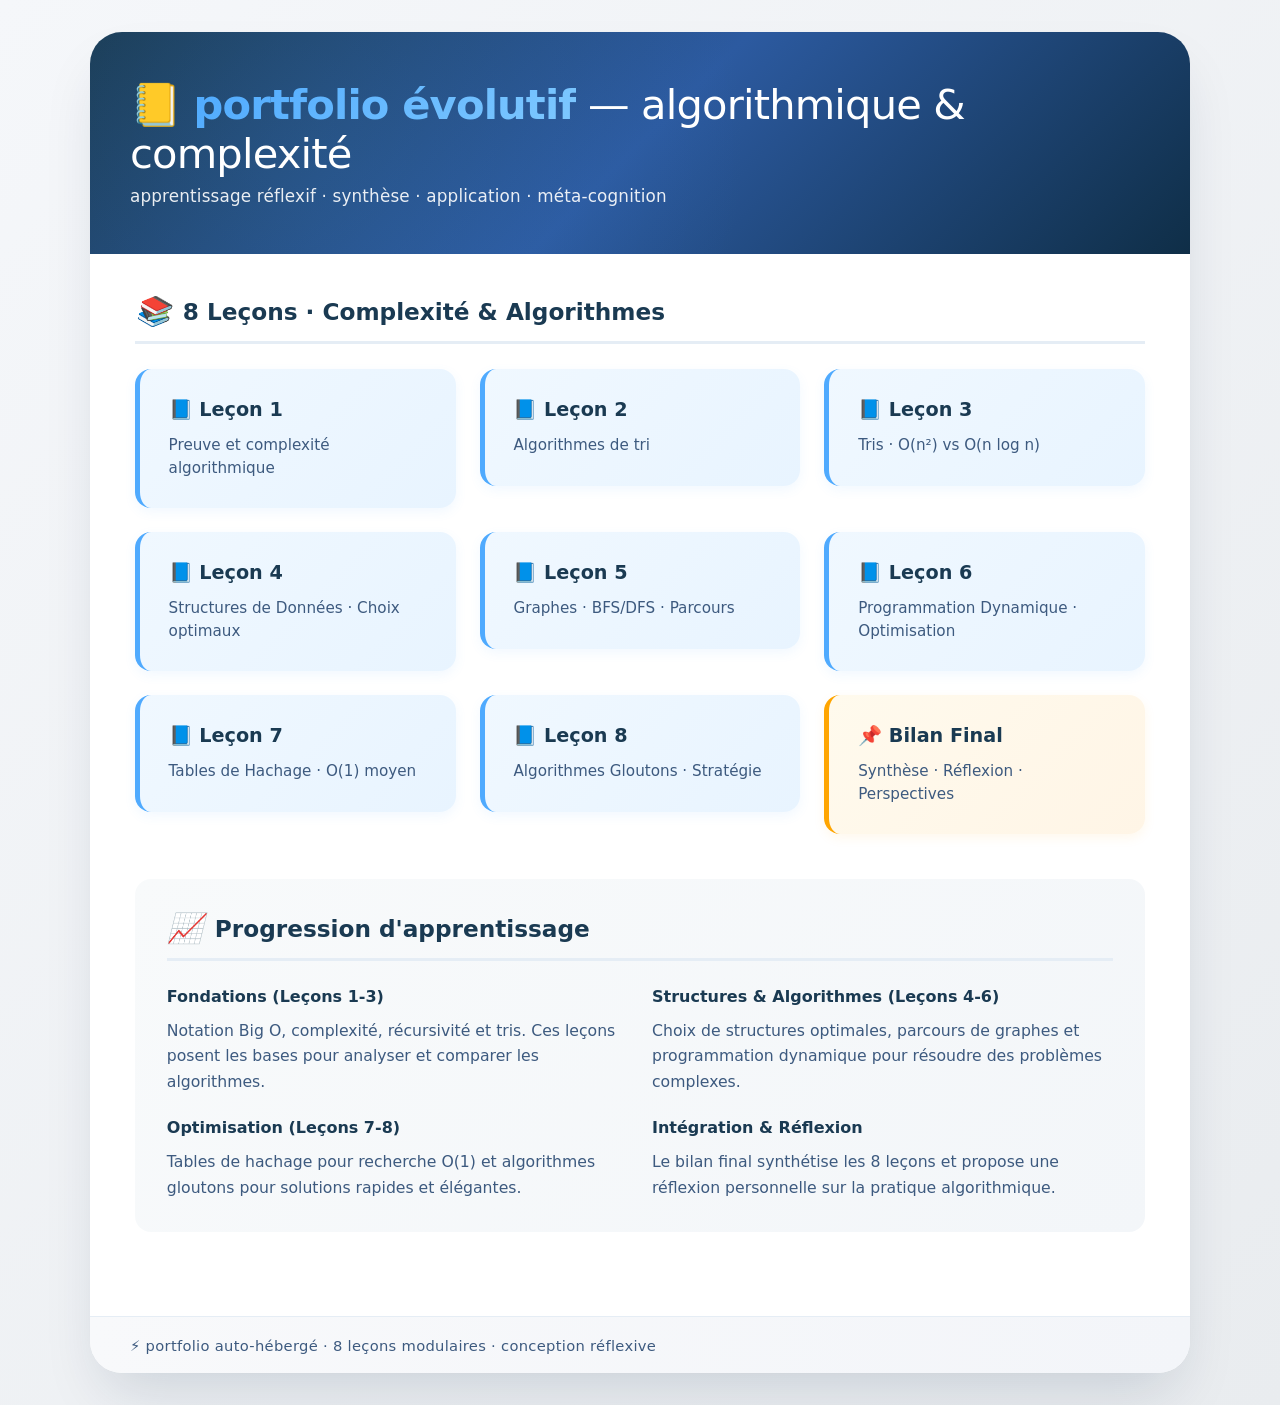
==== index.html @ 9cc4fc31 "Add leçon 1" ====
<!DOCTYPE html>
<html lang="fr">
<head>
    <meta charset="UTF-8">
    <meta name="viewport" content="width=device-width, initial-scale=1.0">
    <title>Portfolio Algorithmique – Accueil</title>
    <link rel="stylesheet" href="style.css">
</head>
<body>
<div class="portfolio">
    <div class="header">
        <h1>📒 <span>portfolio évolutif</span> — algorithmique & complexité</h1>
        <p>apprentissage réflexif · synthèse · application · méta-cognition</p>
    </div>

    <div class="content-pane">
        <div class="card">
            <div class="section-title"><i>📚</i> 8 Leçons · Complexité & Algorithmes</div>
            <div style="display: grid; grid-template-columns: repeat(auto-fit, minmax(250px, 1fr)); gap: 1.5rem; margin-top: 1.5rem;">
                <a href="lecon1.html" style="text-decoration: none;">
                    <div style="background: linear-gradient(135deg, #f0f8ff 0%, #e8f4ff 100%); padding: 1.8rem; border-radius: 16px; border-left: 5px solid #4faafe; box-shadow: 0 4px 12px rgba(79, 170, 254, 0.08); cursor: pointer; transition: all 0.3s ease;"
                         onmouseover="this.style.boxShadow='0 8px 20px rgba(79, 170, 254, 0.12)'; this.style.transform='translateY(-2px)'"
                         onmouseout="this.style.boxShadow='0 4px 12px rgba(79, 170, 254, 0.08)'; this.style.transform='translateY(0)'">
                        <h3 style="color: #1a3a52; margin-bottom: 0.8rem; font-size: 1.2rem;">📘 Leçon 1</h3>
                        <p style="color: #3d5a7f; font-size: 0.95rem; line-height: 1.5;">Preuve et complexité algorithmique</p>
                    </div>
                </a>

                <a href="lecon2.html" style="text-decoration: none;">
                    <div style="background: linear-gradient(135deg, #f0f8ff 0%, #e8f4ff 100%); padding: 1.8rem; border-radius: 16px; border-left: 5px solid #4faafe; box-shadow: 0 4px 12px rgba(79, 170, 254, 0.08); cursor: pointer; transition: all 0.3s ease;"
                         onmouseover="this.style.boxShadow='0 8px 20px rgba(79, 170, 254, 0.12)'; this.style.transform='translateY(-2px)'"
                         onmouseout="this.style.boxShadow='0 4px 12px rgba(79, 170, 254, 0.08)'; this.style.transform='translateY(0)'">
                        <h3 style="color: #1a3a52; margin-bottom: 0.8rem; font-size: 1.2rem;">📘 Leçon 2</h3>
                        <p style="color: #3d5a7f; font-size: 0.95rem; line-height: 1.5;">Algorithmes de tri</p>
                    </div>
                </a>

                <a href="lecon3.html" style="text-decoration: none;">
                    <div style="background: linear-gradient(135deg, #f0f8ff 0%, #e8f4ff 100%); padding: 1.8rem; border-radius: 16px; border-left: 5px solid #4faafe; box-shadow: 0 4px 12px rgba(79, 170, 254, 0.08); cursor: pointer; transition: all 0.3s ease;"
                         onmouseover="this.style.boxShadow='0 8px 20px rgba(79, 170, 254, 0.12)'; this.style.transform='translateY(-2px)'"
                         onmouseout="this.style.boxShadow='0 4px 12px rgba(79, 170, 254, 0.08)'; this.style.transform='translateY(0)'">
                        <h3 style="color: #1a3a52; margin-bottom: 0.8rem; font-size: 1.2rem;">📘 Leçon 3</h3>
                        <p style="color: #3d5a7f; font-size: 0.95rem; line-height: 1.5;">Tris · O(n²) vs O(n log n)</p>
                    </div>
                </a>

                <a href="lecon4.html" style="text-decoration: none;">
                    <div style="background: linear-gradient(135deg, #f0f8ff 0%, #e8f4ff 100%); padding: 1.8rem; border-radius: 16px; border-left: 5px solid #4faafe; box-shadow: 0 4px 12px rgba(79, 170, 254, 0.08); cursor: pointer; transition: all 0.3s ease;"
                         onmouseover="this.style.boxShadow='0 8px 20px rgba(79, 170, 254, 0.12)'; this.style.transform='translateY(-2px)'"
                         onmouseout="this.style.boxShadow='0 4px 12px rgba(79, 170, 254, 0.08)'; this.style.transform='translateY(0)'">
                        <h3 style="color: #1a3a52; margin-bottom: 0.8rem; font-size: 1.2rem;">📘 Leçon 4</h3>
                        <p style="color: #3d5a7f; font-size: 0.95rem; line-height: 1.5;">Structures de Données · Choix optimaux</p>
                    </div>
                </a>

                <a href="lecon5.html" style="text-decoration: none;">
                    <div style="background: linear-gradient(135deg, #f0f8ff 0%, #e8f4ff 100%); padding: 1.8rem; border-radius: 16px; border-left: 5px solid #4faafe; box-shadow: 0 4px 12px rgba(79, 170, 254, 0.08); cursor: pointer; transition: all 0.3s ease;"
                         onmouseover="this.style.boxShadow='0 8px 20px rgba(79, 170, 254, 0.12)'; this.style.transform='translateY(-2px)'"
                         onmouseout="this.style.boxShadow='0 4px 12px rgba(79, 170, 254, 0.08)'; this.style.transform='translateY(0)'">
                        <h3 style="color: #1a3a52; margin-bottom: 0.8rem; font-size: 1.2rem;">📘 Leçon 5</h3>
                        <p style="color: #3d5a7f; font-size: 0.95rem; line-height: 1.5;">Graphes · BFS/DFS · Parcours</p>
                    </div>
                </a>

                <a href="lecon6.html" style="text-decoration: none;">
                    <div style="background: linear-gradient(135deg, #f0f8ff 0%, #e8f4ff 100%); padding: 1.8rem; border-radius: 16px; border-left: 5px solid #4faafe; box-shadow: 0 4px 12px rgba(79, 170, 254, 0.08); cursor: pointer; transition: all 0.3s ease;"
                         onmouseover="this.style.boxShadow='0 8px 20px rgba(79, 170, 254, 0.12)'; this.style.transform='translateY(-2px)'"
                         onmouseout="this.style.boxShadow='0 4px 12px rgba(79, 170, 254, 0.08)'; this.style.transform='translateY(0)'">
                        <h3 style="color: #1a3a52; margin-bottom: 0.8rem; font-size: 1.2rem;">📘 Leçon 6</h3>
                        <p style="color: #3d5a7f; font-size: 0.95rem; line-height: 1.5;">Programmation Dynamique · Optimisation</p>
                    </div>
                </a>

                <a href="lecon7.html" style="text-decoration: none;">
                    <div style="background: linear-gradient(135deg, #f0f8ff 0%, #e8f4ff 100%); padding: 1.8rem; border-radius: 16px; border-left: 5px solid #4faafe; box-shadow: 0 4px 12px rgba(79, 170, 254, 0.08); cursor: pointer; transition: all 0.3s ease;"
                         onmouseover="this.style.boxShadow='0 8px 20px rgba(79, 170, 254, 0.12)'; this.style.transform='translateY(-2px)'"
                         onmouseout="this.style.boxShadow='0 4px 12px rgba(79, 170, 254, 0.08)'; this.style.transform='translateY(0)'">
                        <h3 style="color: #1a3a52; margin-bottom: 0.8rem; font-size: 1.2rem;">📘 Leçon 7</h3>
                        <p style="color: #3d5a7f; font-size: 0.95rem; line-height: 1.5;">Tables de Hachage · O(1) moyen</p>
                    </div>
                </a>

                <a href="lecon8.html" style="text-decoration: none;">
                    <div style="background: linear-gradient(135deg, #f0f8ff 0%, #e8f4ff 100%); padding: 1.8rem; border-radius: 16px; border-left: 5px solid #4faafe; box-shadow: 0 4px 12px rgba(79, 170, 254, 0.08); cursor: pointer; transition: all 0.3s ease;"
                         onmouseover="this.style.boxShadow='0 8px 20px rgba(79, 170, 254, 0.12)'; this.style.transform='translateY(-2px)'"
                         onmouseout="this.style.boxShadow='0 4px 12px rgba(79, 170, 254, 0.08)'; this.style.transform='translateY(0)'">
                        <h3 style="color: #1a3a52; margin-bottom: 0.8rem; font-size: 1.2rem;">📘 Leçon 8</h3>
                        <p style="color: #3d5a7f; font-size: 0.95rem; line-height: 1.5;">Algorithmes Gloutons · Stratégie</p>
                    </div>
                </a>

                <a href="bilan.html" style="text-decoration: none;">
                    <div style="background: linear-gradient(135deg, #fffaed 0%, #fff5e6 100%); padding: 1.8rem; border-radius: 16px; border-left: 5px solid #ffa500; box-shadow: 0 4px 12px rgba(255, 165, 0, 0.08); cursor: pointer; transition: all 0.3s ease;"
                         onmouseover="this.style.boxShadow='0 8px 20px rgba(255, 165, 0, 0.12)'; this.style.transform='translateY(-2px)'"
                         onmouseout="this.style.boxShadow='0 4px 12px rgba(255, 165, 0, 0.08)'; this.style.transform='translateY(0)'">
                        <h3 style="color: #1a3a52; margin-bottom: 0.8rem; font-size: 1.2rem;">📌 Bilan Final</h3>
                        <p style="color: #3d5a7f; font-size: 0.95rem; line-height: 1.5;">Synthèse · Réflexion · Perspectives</p>
                    </div>
                </a>
            </div>
        </div>

        <div class="card" style="margin-top: 2rem; background: linear-gradient(135deg, #f8fafb 0%, #f3f6f9 100%); padding: 2rem; border-radius: 16px;">
            <div class="section-title"><i>📈</i> Progression d'apprentissage</div>
            <div style="display: grid; grid-template-columns: 1fr 1fr; gap: 1.5rem; margin-top: 1rem;">
                <div>
                    <h4 style="color: #1a3a52; font-weight: 700; margin-bottom: 0.8rem;">Fondations (Leçons 1-3)</h4>
                    <p style="color: #3d5a7f; font-size: 0.98rem; line-height: 1.6;">Notation Big O, complexité, récursivité et tris. Ces leçons posent les bases pour analyser et comparer les algorithmes.</p>
                </div>
                <div>
                    <h4 style="color: #1a3a52; font-weight: 700; margin-bottom: 0.8rem;">Structures & Algorithmes (Leçons 4-6)</h4>
                    <p style="color: #3d5a7f; font-size: 0.98rem; line-height: 1.6;">Choix de structures optimales, parcours de graphes et programmation dynamique pour résoudre des problèmes complexes.</p>
                </div>
                <div>
                    <h4 style="color: #1a3a52; font-weight: 700; margin-bottom: 0.8rem;">Optimisation (Leçons 7-8)</h4>
                    <p style="color: #3d5a7f; font-size: 0.98rem; line-height: 1.6;">Tables de hachage pour recherche O(1) et algorithmes gloutons pour solutions rapides et élégantes.</p>
                </div>
                <div>
                    <h4 style="color: #1a3a52; font-weight: 700; margin-bottom: 0.8rem;">Intégration & Réflexion</h4>
                    <p style="color: #3d5a7f; font-size: 0.98rem; line-height: 1.6;">Le bilan final synthétise les 8 leçons et propose une réflexion personnelle sur la pratique algorithmique.</p>
                </div>
            </div>
        </div>
    </div>

    <footer>
        ⚡ portfolio auto-hébergé · 8 leçons modulaires · conception réflexive
    </footer>
</div>
</body>
</html>
---- style.css ----
/* === Style global partagé - Algorithmique & Complexité === */

* {
    margin: 0;
    padding: 0;
    box-sizing: border-box;
    font-family: 'Inter', system-ui, -apple-system, BlinkMacSystemFont, 'Segoe UI', Roboto, sans-serif;
}

body {
    background: linear-gradient(135deg, #f5f7fa 0%, #e9ecef 100%);
    padding: 2rem 1rem;
    display: flex;
    justify-content: center;
    min-height: 100vh;
}

.portfolio {
    max-width: 1100px;
    width: 100%;
    background: white;
    border-radius: 32px;
    box-shadow: 0 30px 60px -15px rgba(0, 32, 64, 0.15), 0 0 1px rgba(0, 0, 0, 0.05);
    overflow: hidden;
    transition: box-shadow 0.3s ease;
}

.portfolio:hover {
    box-shadow: 0 40px 80px -20px rgba(0, 32, 64, 0.2), 0 0 1px rgba(0, 0, 0, 0.05);
}

/* En-tête */
.header {
    background: linear-gradient(135deg, #1a3a52 0%, #2c5aa0 50%, #0f2e47 100%);
    color: white;
    padding: 3rem 2.5rem;
    position: relative;
    overflow: hidden;
}

.header::before {
    content: '';
    position: absolute;
    top: 0;
    left: 0;
    right: 0;
    bottom: 0;
    background: radial-gradient(circle at 20% 50%, rgba(79, 172, 254, 0.1) 0%, transparent 50%);
    pointer-events: none;
}

.header h1 {
    font-weight: 400;
    font-size: 2.6rem;
    letter-spacing: -0.02em;
    margin-bottom: 0.5rem;
    position: relative;
    z-index: 1;
}

.header h1 span {
    font-weight: 700;
    background: linear-gradient(135deg, #4faafe 0%, #7ec8ff 100%);
    -webkit-background-clip: text;
    -webkit-text-fill-color: transparent;
    background-clip: text;
}

.header p {
    opacity: 0.9;
    font-size: 1.05rem;
    font-weight: 300;
    letter-spacing: 0.01em;
    position: relative;
    z-index: 1;
}

/* Navigation */
.nav-bar {
    display: flex;
    flex-wrap: wrap;
    background: linear-gradient(90deg, #f8f9fb 0%, #f3f5f9 100%);
    border-bottom: 1px solid #e5edf5;
    gap: 0;
    overflow-x: auto;
    scrollbar-width: thin;
    scrollbar-color: #4faafe #f3f5f9;
    padding: 0;
}

.nav-bar::-webkit-scrollbar {
    height: 6px;
}

.nav-bar::-webkit-scrollbar-track {
    background: #f3f5f9;
}

.nav-bar::-webkit-scrollbar-thumb {
    background: linear-gradient(180deg, #4faafe 0%, #2a82d8 100%);
    border-radius: 3px;
}

.nav-link {
    padding: 1.1rem 1.6rem;
    font-size: 0.93rem;
    font-weight: 500;
    background: transparent;
    border: none;
    text-decoration: none;
    cursor: pointer;
    color: #3d5a7f;
    transition: all 0.3s cubic-bezier(0.4, 0, 0.2, 1);
    border-bottom: 4px solid transparent;
    white-space: nowrap;
    flex-shrink: 0;
    position: relative;
    letter-spacing: 0.005em;
    display: inline-block;
}

.nav-link::after {
    content: '';
    position: absolute;
    bottom: -4px;
    left: 0;
    right: 0;
    height: 4px;
    background: linear-gradient(90deg, #4faafe 0%, #2a82d8 100%);
    transform: scaleX(0);
    transform-origin: center;
    transition: transform 0.3s cubic-bezier(0.4, 0, 0.2, 1);
    border-radius: 2px 2px 0 0;
}

.nav-link:hover {
    background: rgba(79, 170, 254, 0.08);
    color: #1a3a52;
}

.nav-link.active {
    background: white;
    color: #1a3a52;
    font-weight: 600;
    box-shadow: 0 -4px 12px rgba(79, 170, 254, 0.15);
}

.nav-link.active::after {
    transform: scaleX(1);
}

@media (max-width: 768px) {
    .nav-link {
        padding: 0.95rem 1rem;
        font-size: 0.8rem;
    }
}

/* Contenu */
.content-pane {
    padding: 2.5rem 2.8rem;
    background: white;
    animation: fadeIn 0.4s ease-out;
}

@keyframes fadeIn {
    from { opacity: 0; }
    to { opacity: 1; }
}

.card {
    margin-bottom: 2.8rem;
    border-radius: 20px;
    animation: slideUp 0.5s ease-out;
}

@keyframes slideUp {
    from {
        opacity: 0;
        transform: translateY(10px);
    }
    to {
        opacity: 1;
        transform: translateY(0);
    }
}

.section-title {
    font-size: 1.45rem;
    font-weight: 600;
    color: #1a3a52;
    display: flex;
    align-items: center;
    gap: 12px;
    border-bottom: 3px solid #e5edf5;
    padding-bottom: 0.8rem;
    margin-bottom: 1.6rem;
    transition: all 0.3s ease;
}

.section-title:hover {
    color: #4faafe;
}

.section-title i {
    font-size: 1.8rem;
    transition: transform 0.3s ease;
}

.section-title:hover i {
    transform: scale(1.1);
}

/* Blocs de contenu */
.reflexion-block {
    background: linear-gradient(135deg, #f0f8ff 0%, #e8f4ff 100%);
    padding: 1.6rem 2.2rem;
    border-radius: 16px;
    border-left: 5px solid #4faafe;
    font-style: italic;
    color: #1a3a52;
    box-shadow: 0 4px 12px rgba(79, 170, 254, 0.08);
    line-height: 1.7;
    font-size: 1.02rem;
    transition: all 0.3s ease;
}

.reflexion-block:hover {
    box-shadow: 0 8px 20px rgba(79, 170, 254, 0.12);
    transform: translateY(-2px);
}

.synthese {
    background: white;
    padding: 1.4rem 0;
}

.synthese p {
    margin-bottom: 0.8rem;
    font-size: 1.04rem;
    line-height: 1.7;
    color: #2c3e50;
}

.keyword {
    background: linear-gradient(135deg, #4faafe 0%, #2a82d8 100%);
    padding: 0.3rem 0.8rem;
    border-radius: 20px;
    font-size: 0.88rem;
    font-weight: 600;
    color: white;
    margin-right: 0.6rem;
    display: inline-block;
    box-shadow: 0 2px 8px rgba(79, 170, 254, 0.25);
    transition: all 0.3s ease;
}

.keyword:hover {
    transform: scale(1.05);
    box-shadow: 0 4px 12px rgba(79, 170, 254, 0.4);
}

.appli {
    background: linear-gradient(135deg, #f0f8ff 0%, #e8f2ff 100%);
    padding: 1.6rem 2.2rem;
    border-radius: 16px;
    border: 1px solid #c8e0f5;
    box-shadow: 0 4px 15px rgba(79, 170, 254, 0.1);
    font-size: 1.02rem;
    line-height: 1.7;
    color: #2c3e50;
    transition: all 0.3s ease;
}

.appli:hover {
    box-shadow: 0 8px 25px rgba(79, 170, 254, 0.15);
    transform: translateY(-2px);
}

/* Grille méta */
.meta-grid {
    display: grid;
    grid-template-columns: repeat(auto-fit, minmax(220px, 1fr));
    gap: 1.6rem;
    margin-top: 1rem;
}

.meta-item {
    background: linear-gradient(135deg, #f8fafb 0%, #f3f6f9 100%);
    border-radius: 16px;
    padding: 1.6rem 1.4rem;
    box-shadow: 0 2px 8px rgba(0, 0, 0, 0.04), 0 0 1px rgba(0, 0, 0, 0.02);
    border: 1px solid #e5edf5;
    transition: all 0.3s ease;
}

.meta-item:hover {
    box-shadow: 0 8px 24px rgba(79, 170, 254, 0.12);
    transform: translateY(-4px);
    border-color: #4faafe;
}

.meta-item h4 {
    color: #1a3a52;
    font-weight: 700;
    margin-bottom: 0.8rem;
    border-left: 4px solid #4faafe;
    padding-left: 0.8rem;
    font-size: 1.05rem;
}

.meta-item p {
    color: #3d5a7f;
    font-size: 0.98rem;
    line-height: 1.6;
}

/* Bilan */
.bilan-pane {
    background: linear-gradient(135deg, #f8fafb 0%, #f3f6f9 100%);
    border-radius: 20px;
    padding: 2rem 2.5rem;
}

.bilan-pane h2 {
    font-size: 2.3rem;
    font-weight: 700;
    color: #1a3a52;
    margin-bottom: 2.2rem;
    border-left: 5px solid #4faafe;
    padding-left: 1.5rem;
}

.bilan-question {
    background: white;
    border-radius: 16px;
    padding: 1.8rem 2rem;
    margin-bottom: 1.6rem;
    box-shadow: 0 4px 12px rgba(79, 170, 254, 0.08);
    border-left: 4px solid transparent;
    transition: all 0.3s ease;
}

.bilan-question:hover {
    box-shadow: 0 8px 24px rgba(79, 170, 254, 0.15);
    border-left-color: #4faafe;
    transform: translateX(4px);
}

.bilan-question strong {
    display: block;
    font-size: 1.28rem;
    color: #1a3a52;
    margin-bottom: 0.8rem;
    font-weight: 700;
}

.bilan-question p {
    font-size: 1.04rem;
    line-height: 1.7;
    color: #2c3e50;
}

/* Footer */
footer {
    background: linear-gradient(90deg, #f8f9fb 0%, #f3f5f9 100%);
    padding: 1.2rem 2.5rem;
    font-size: 0.92rem;
    color: #3d5a7f;
    border-top: 1px solid #e5edf5;
    font-weight: 500;
    letter-spacing: 0.02em;
}

/* Navigation entre pages */
.page-nav {
    display: flex;
    justify-content: space-between;
    align-items: center;
    margin-top: 2rem;
    padding-top: 1.5rem;
    border-top: 1px solid #e5edf5;
}

.page-nav a {
    display: inline-block;
    padding: 0.8rem 1.6rem;
    background: linear-gradient(135deg, #4faafe 0%, #2a82d8 100%);
    color: white;
    text-decoration: none;
    border-radius: 12px;
    font-weight: 600;
    transition: all 0.3s ease;
    box-shadow: 0 4px 12px rgba(79, 170, 254, 0.25);
}

.page-nav a:hover {
    transform: translateY(-2px);
    box-shadow: 0 6px 20px rgba(79, 170, 254, 0.4);
}

.page-nav .prev {
    margin-right: auto;
}

.page-nav .next {
    margin-left: auto;
}

.page-nav .back-home {
    margin: 0 auto;
}

@media (max-width: 768px) {
    .content-pane {
        padding: 1.5rem 1.5rem;
    }

    .header {
        padding: 2rem 1.5rem;
    }

    .header h1 {
        font-size: 1.8rem;
    }

    .section-title {
        font-size: 1.2rem;
    }
}
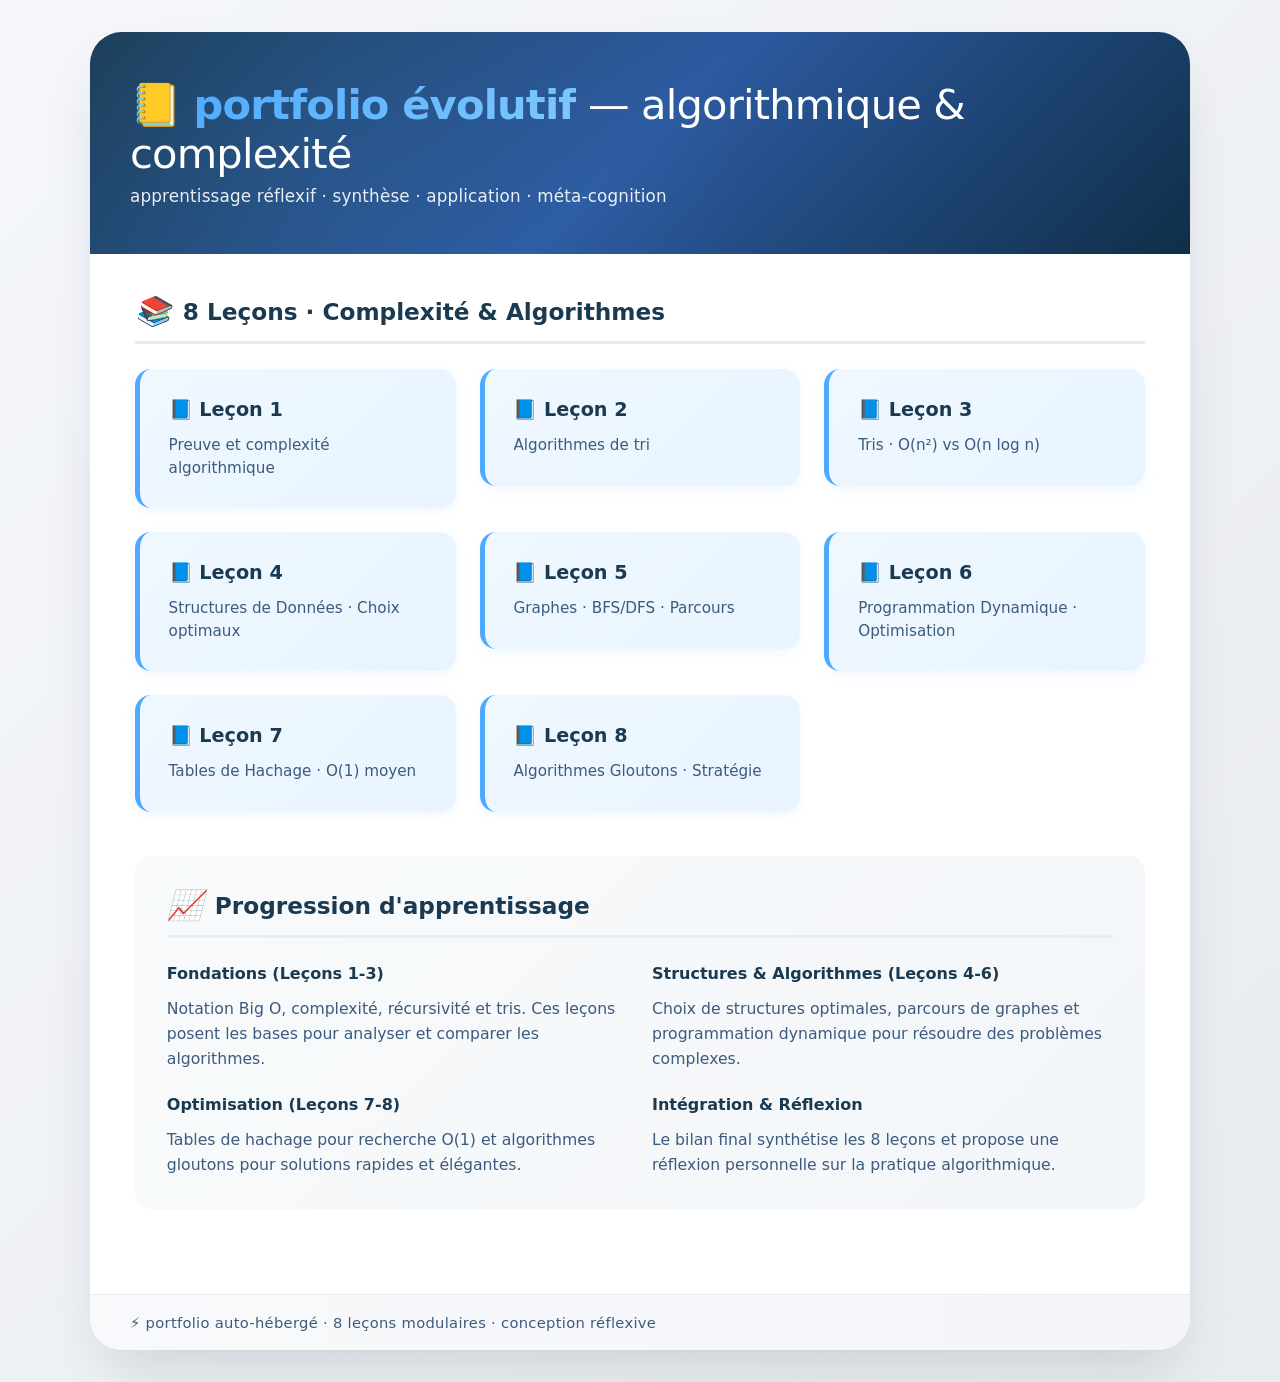
==== commit 25622f3e: "Projet de la leçon 1 terminé" ====
--- a/index.html
+++ b/index.html
@@ -89,14 +89,14 @@
                     </div>
                 </a>
 
-                <a href="bilan.html" style="text-decoration: none;">
+                <!-- <a href="bilan.html" style="text-decoration: none;">
                     <div style="background: linear-gradient(135deg, #fffaed 0%, #fff5e6 100%); padding: 1.8rem; border-radius: 16px; border-left: 5px solid #ffa500; box-shadow: 0 4px 12px rgba(255, 165, 0, 0.08); cursor: pointer; transition: all 0.3s ease;"
                          onmouseover="this.style.boxShadow='0 8px 20px rgba(255, 165, 0, 0.12)'; this.style.transform='translateY(-2px)'"
                          onmouseout="this.style.boxShadow='0 4px 12px rgba(255, 165, 0, 0.08)'; this.style.transform='translateY(0)'">
                         <h3 style="color: #1a3a52; margin-bottom: 0.8rem; font-size: 1.2rem;">📌 Bilan Final</h3>
                         <p style="color: #3d5a7f; font-size: 0.95rem; line-height: 1.5;">Synthèse · Réflexion · Perspectives</p>
                     </div>
-                </a>
+                </a> -->
             </div>
         </div>
 
--- a/style.css
+++ b/style.css
@@ -212,22 +212,31 @@
 }
 
 /* Blocs de contenu */
-.reflexion-block {
-    background: linear-gradient(135deg, #f0f8ff 0%, #e8f4ff 100%);
+.reflexion-block, .reflexion-block-not-learned {
     padding: 1.6rem 2.2rem;
     border-radius: 16px;
-    border-left: 5px solid #4faafe;
     font-style: italic;
-    color: #1a3a52;
     box-shadow: 0 4px 12px rgba(79, 170, 254, 0.08);
     line-height: 1.7;
     font-size: 1.02rem;
     transition: all 0.3s ease;
 }
 
-.reflexion-block:hover {
+.reflexion-block:hover, .reflexion-block-not-learned:hover {
     box-shadow: 0 8px 20px rgba(79, 170, 254, 0.12);
     transform: translateY(-2px);
+}
+
+.reflexion-block {
+    background: linear-gradient(135deg, #f0f8ff 0%, #e8f4ff 100%);
+    border-left: 5px solid #4faafe;
+    color: #1a3a52;
+}
+
+.reflexion-block-not-learned {
+    background: linear-gradient(135deg, #fff0f0 0%, #ffe8e9 100%);
+    border-left: 5px solid #fe4f4f;
+    color: #521a1a;
 }
 
 .synthese {
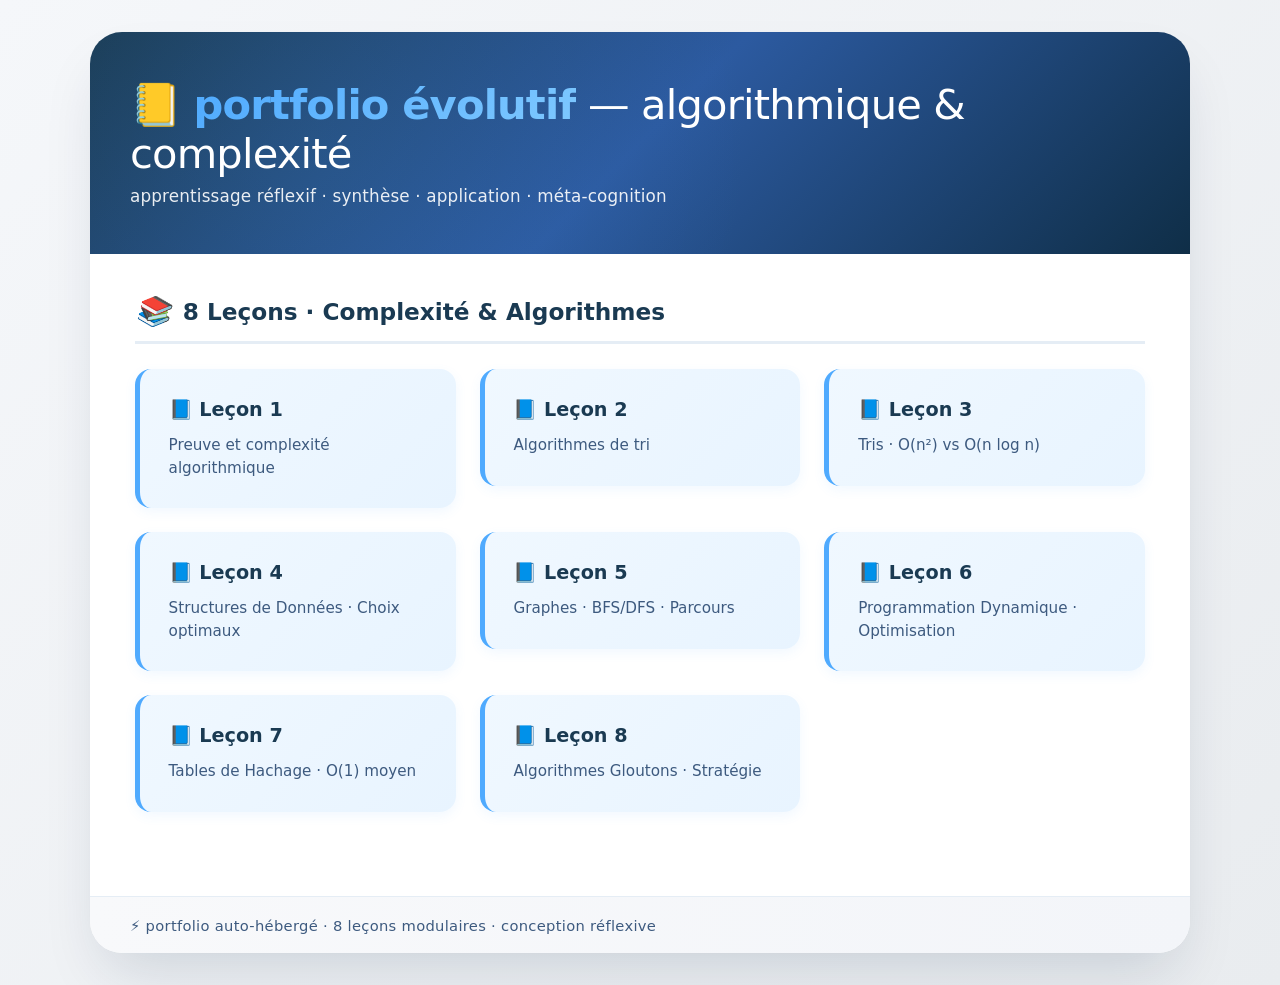
==== commit ad9d690f: "Update index page" ====
--- a/index.html
+++ b/index.html
@@ -100,7 +100,7 @@
             </div>
         </div>
 
-        <div class="card" style="margin-top: 2rem; background: linear-gradient(135deg, #f8fafb 0%, #f3f6f9 100%); padding: 2rem; border-radius: 16px;">
+        <!-- <div class="card" style="margin-top: 2rem; background: linear-gradient(135deg, #f8fafb 0%, #f3f6f9 100%); padding: 2rem; border-radius: 16px;">
             <div class="section-title"><i>📈</i> Progression d'apprentissage</div>
             <div style="display: grid; grid-template-columns: 1fr 1fr; gap: 1.5rem; margin-top: 1rem;">
                 <div>
@@ -120,7 +120,7 @@
                     <p style="color: #3d5a7f; font-size: 0.98rem; line-height: 1.6;">Le bilan final synthétise les 8 leçons et propose une réflexion personnelle sur la pratique algorithmique.</p>
                 </div>
             </div>
-        </div>
+        </div> -->
     </div>
 
     <footer>
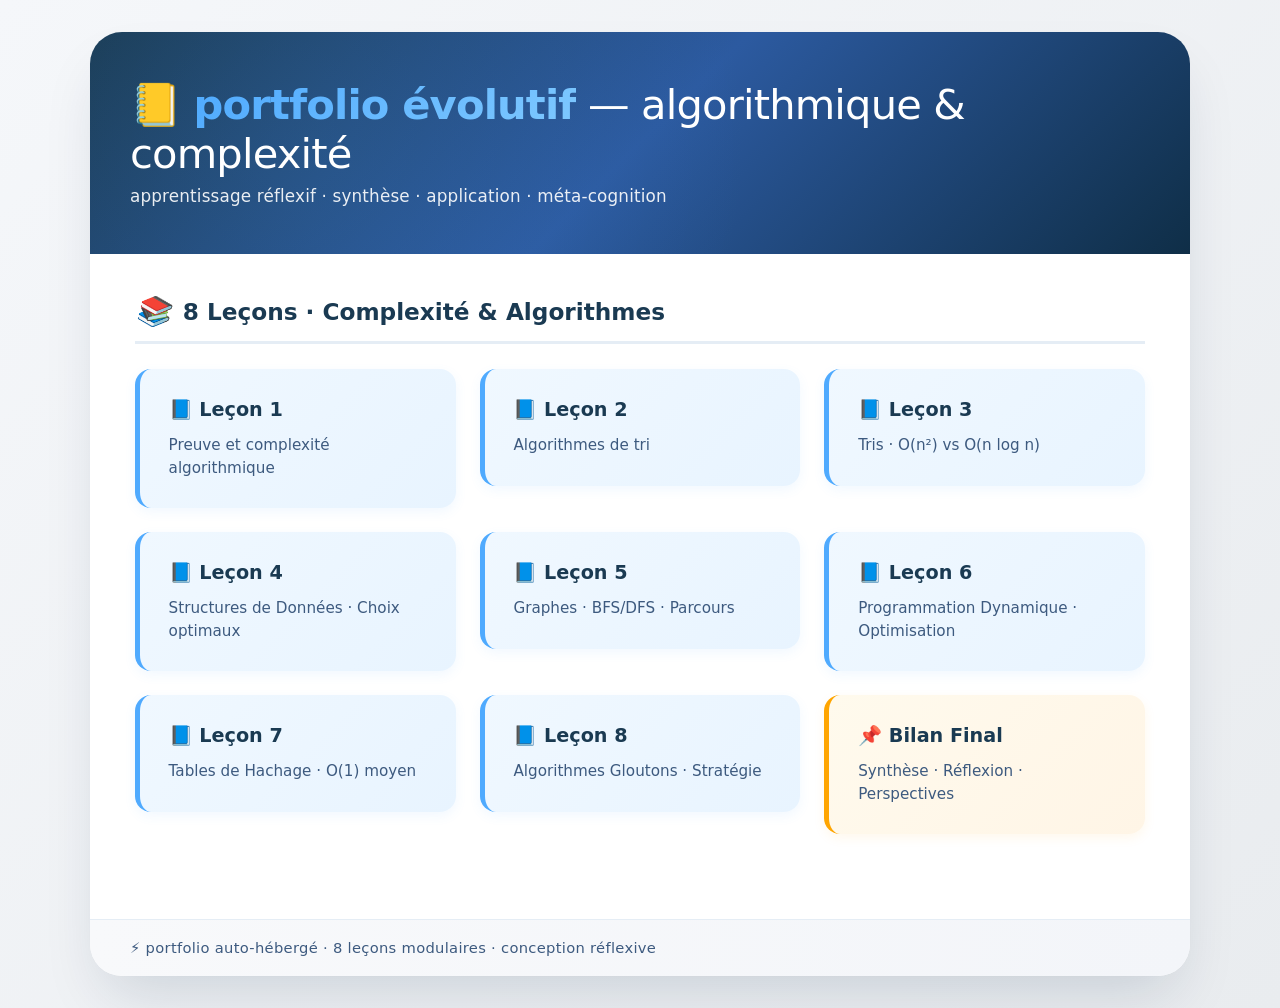
==== commit 9ff2d4fd: "Update bilan" ====
--- a/index.html
+++ b/index.html
@@ -89,14 +89,14 @@
                     </div>
                 </a>
 
-                <!-- <a href="bilan.html" style="text-decoration: none;">
+                <a href="bilan.html" style="text-decoration: none;">
                     <div style="background: linear-gradient(135deg, #fffaed 0%, #fff5e6 100%); padding: 1.8rem; border-radius: 16px; border-left: 5px solid #ffa500; box-shadow: 0 4px 12px rgba(255, 165, 0, 0.08); cursor: pointer; transition: all 0.3s ease;"
                          onmouseover="this.style.boxShadow='0 8px 20px rgba(255, 165, 0, 0.12)'; this.style.transform='translateY(-2px)'"
                          onmouseout="this.style.boxShadow='0 4px 12px rgba(255, 165, 0, 0.08)'; this.style.transform='translateY(0)'">
                         <h3 style="color: #1a3a52; margin-bottom: 0.8rem; font-size: 1.2rem;">📌 Bilan Final</h3>
                         <p style="color: #3d5a7f; font-size: 0.95rem; line-height: 1.5;">Synthèse · Réflexion · Perspectives</p>
                     </div>
-                </a> -->
+                </a>
             </div>
         </div>
 
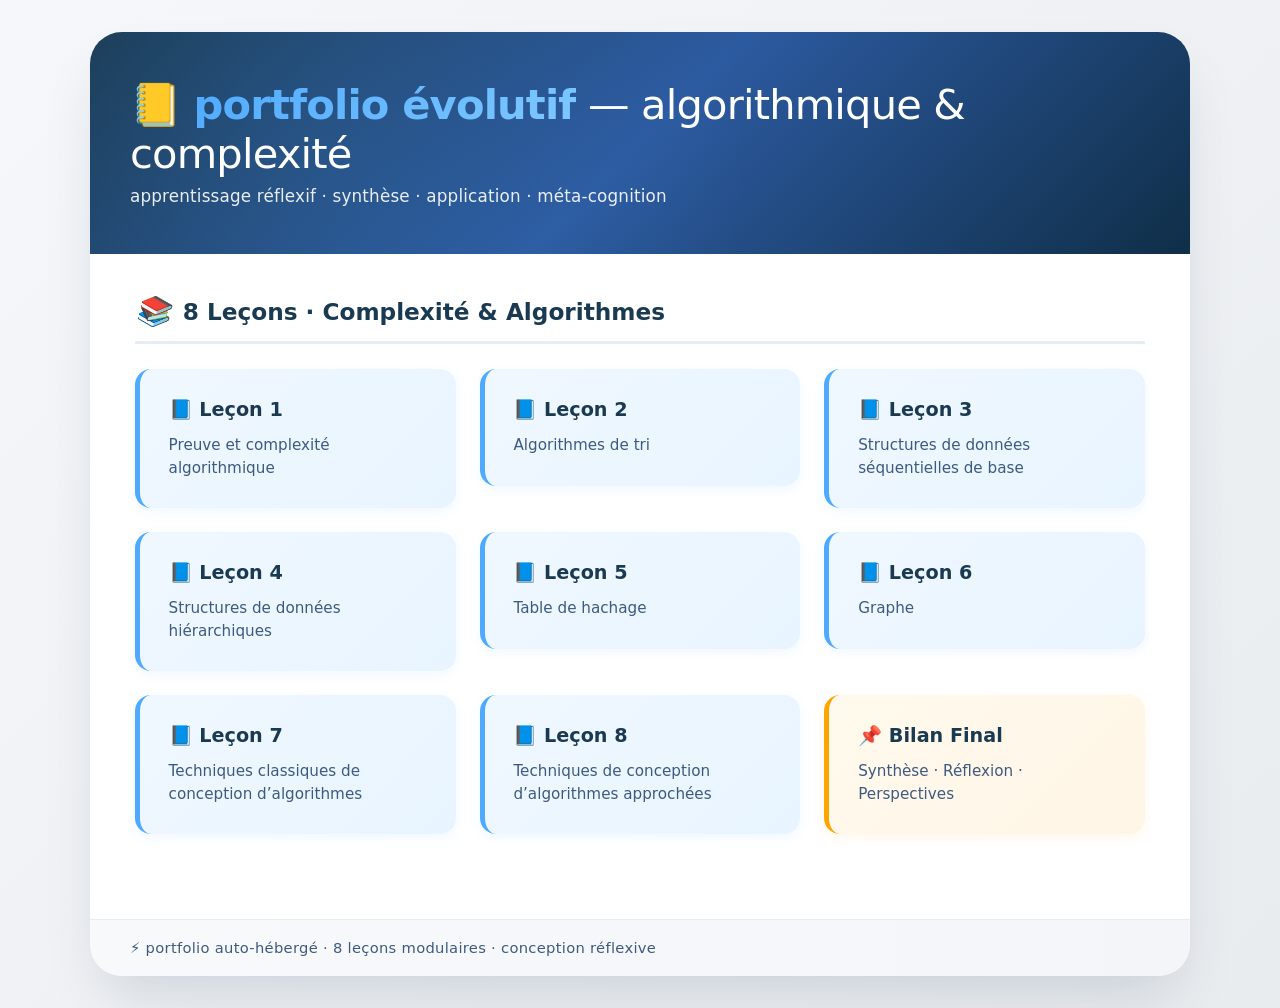
==== commit 4bb331d6: "Update course title" ====
--- a/index.html
+++ b/index.html
@@ -40,7 +40,7 @@
                          onmouseover="this.style.boxShadow='0 8px 20px rgba(79, 170, 254, 0.12)'; this.style.transform='translateY(-2px)'"
                          onmouseout="this.style.boxShadow='0 4px 12px rgba(79, 170, 254, 0.08)'; this.style.transform='translateY(0)'">
                         <h3 style="color: #1a3a52; margin-bottom: 0.8rem; font-size: 1.2rem;">📘 Leçon 3</h3>
-                        <p style="color: #3d5a7f; font-size: 0.95rem; line-height: 1.5;">Tris · O(n²) vs O(n log n)</p>
+                        <p style="color: #3d5a7f; font-size: 0.95rem; line-height: 1.5;">Structures de données séquentielles de base</p>
                     </div>
                 </a>
 
@@ -49,7 +49,7 @@
                          onmouseover="this.style.boxShadow='0 8px 20px rgba(79, 170, 254, 0.12)'; this.style.transform='translateY(-2px)'"
                          onmouseout="this.style.boxShadow='0 4px 12px rgba(79, 170, 254, 0.08)'; this.style.transform='translateY(0)'">
                         <h3 style="color: #1a3a52; margin-bottom: 0.8rem; font-size: 1.2rem;">📘 Leçon 4</h3>
-                        <p style="color: #3d5a7f; font-size: 0.95rem; line-height: 1.5;">Structures de Données · Choix optimaux</p>
+                        <p style="color: #3d5a7f; font-size: 0.95rem; line-height: 1.5;">Structures de données hiérarchiques</p>
                     </div>
                 </a>
 
@@ -58,7 +58,7 @@
                          onmouseover="this.style.boxShadow='0 8px 20px rgba(79, 170, 254, 0.12)'; this.style.transform='translateY(-2px)'"
                          onmouseout="this.style.boxShadow='0 4px 12px rgba(79, 170, 254, 0.08)'; this.style.transform='translateY(0)'">
                         <h3 style="color: #1a3a52; margin-bottom: 0.8rem; font-size: 1.2rem;">📘 Leçon 5</h3>
-                        <p style="color: #3d5a7f; font-size: 0.95rem; line-height: 1.5;">Graphes · BFS/DFS · Parcours</p>
+                        <p style="color: #3d5a7f; font-size: 0.95rem; line-height: 1.5;">Table de hachage</p>
                     </div>
                 </a>
 
@@ -67,7 +67,7 @@
                          onmouseover="this.style.boxShadow='0 8px 20px rgba(79, 170, 254, 0.12)'; this.style.transform='translateY(-2px)'"
                          onmouseout="this.style.boxShadow='0 4px 12px rgba(79, 170, 254, 0.08)'; this.style.transform='translateY(0)'">
                         <h3 style="color: #1a3a52; margin-bottom: 0.8rem; font-size: 1.2rem;">📘 Leçon 6</h3>
-                        <p style="color: #3d5a7f; font-size: 0.95rem; line-height: 1.5;">Programmation Dynamique · Optimisation</p>
+                        <p style="color: #3d5a7f; font-size: 0.95rem; line-height: 1.5;">Graphe</p>
                     </div>
                 </a>
 
@@ -76,7 +76,7 @@
                          onmouseover="this.style.boxShadow='0 8px 20px rgba(79, 170, 254, 0.12)'; this.style.transform='translateY(-2px)'"
                          onmouseout="this.style.boxShadow='0 4px 12px rgba(79, 170, 254, 0.08)'; this.style.transform='translateY(0)'">
                         <h3 style="color: #1a3a52; margin-bottom: 0.8rem; font-size: 1.2rem;">📘 Leçon 7</h3>
-                        <p style="color: #3d5a7f; font-size: 0.95rem; line-height: 1.5;">Tables de Hachage · O(1) moyen</p>
+                        <p style="color: #3d5a7f; font-size: 0.95rem; line-height: 1.5;">Techniques classiques de conception d’algorithmes</p>
                     </div>
                 </a>
 
@@ -85,7 +85,7 @@
                          onmouseover="this.style.boxShadow='0 8px 20px rgba(79, 170, 254, 0.12)'; this.style.transform='translateY(-2px)'"
                          onmouseout="this.style.boxShadow='0 4px 12px rgba(79, 170, 254, 0.08)'; this.style.transform='translateY(0)'">
                         <h3 style="color: #1a3a52; margin-bottom: 0.8rem; font-size: 1.2rem;">📘 Leçon 8</h3>
-                        <p style="color: #3d5a7f; font-size: 0.95rem; line-height: 1.5;">Algorithmes Gloutons · Stratégie</p>
+                        <p style="color: #3d5a7f; font-size: 0.95rem; line-height: 1.5;">Techniques de conception d’algorithmes approchées</p>
                     </div>
                 </a>
 
